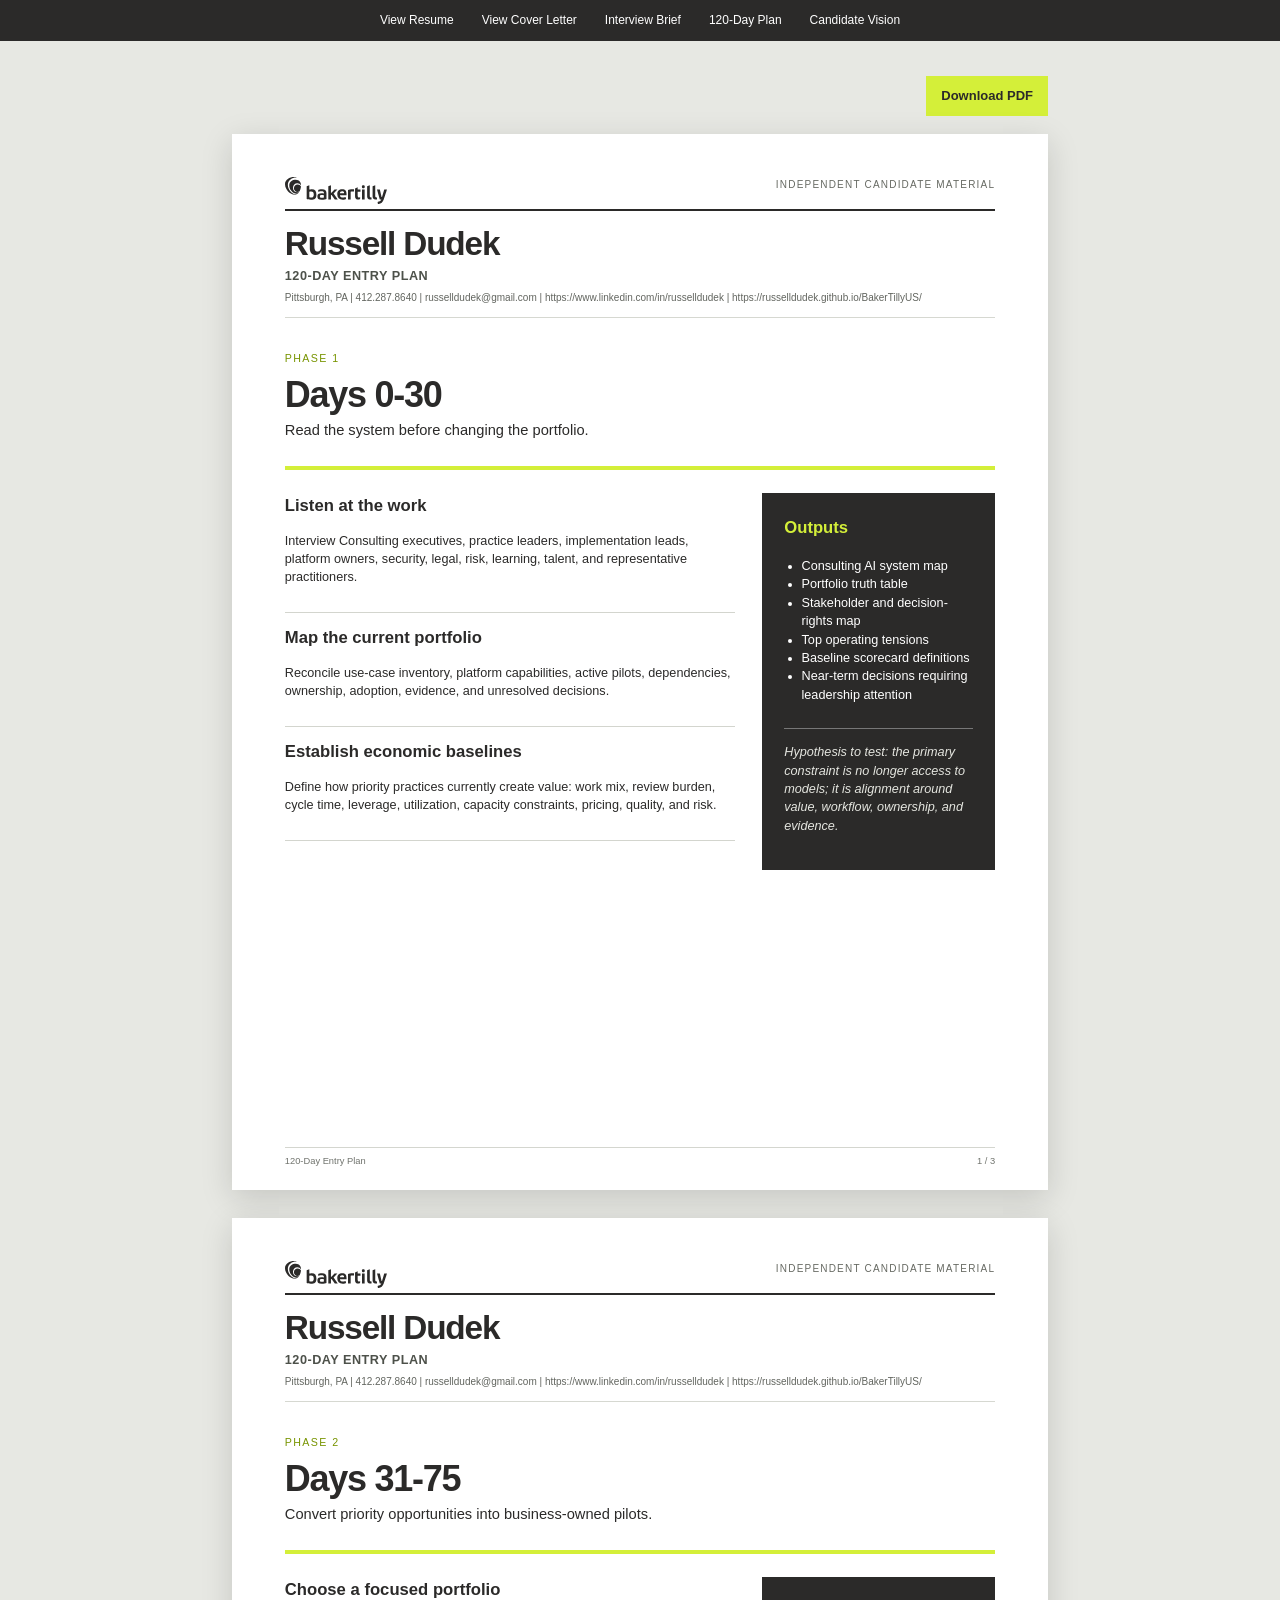
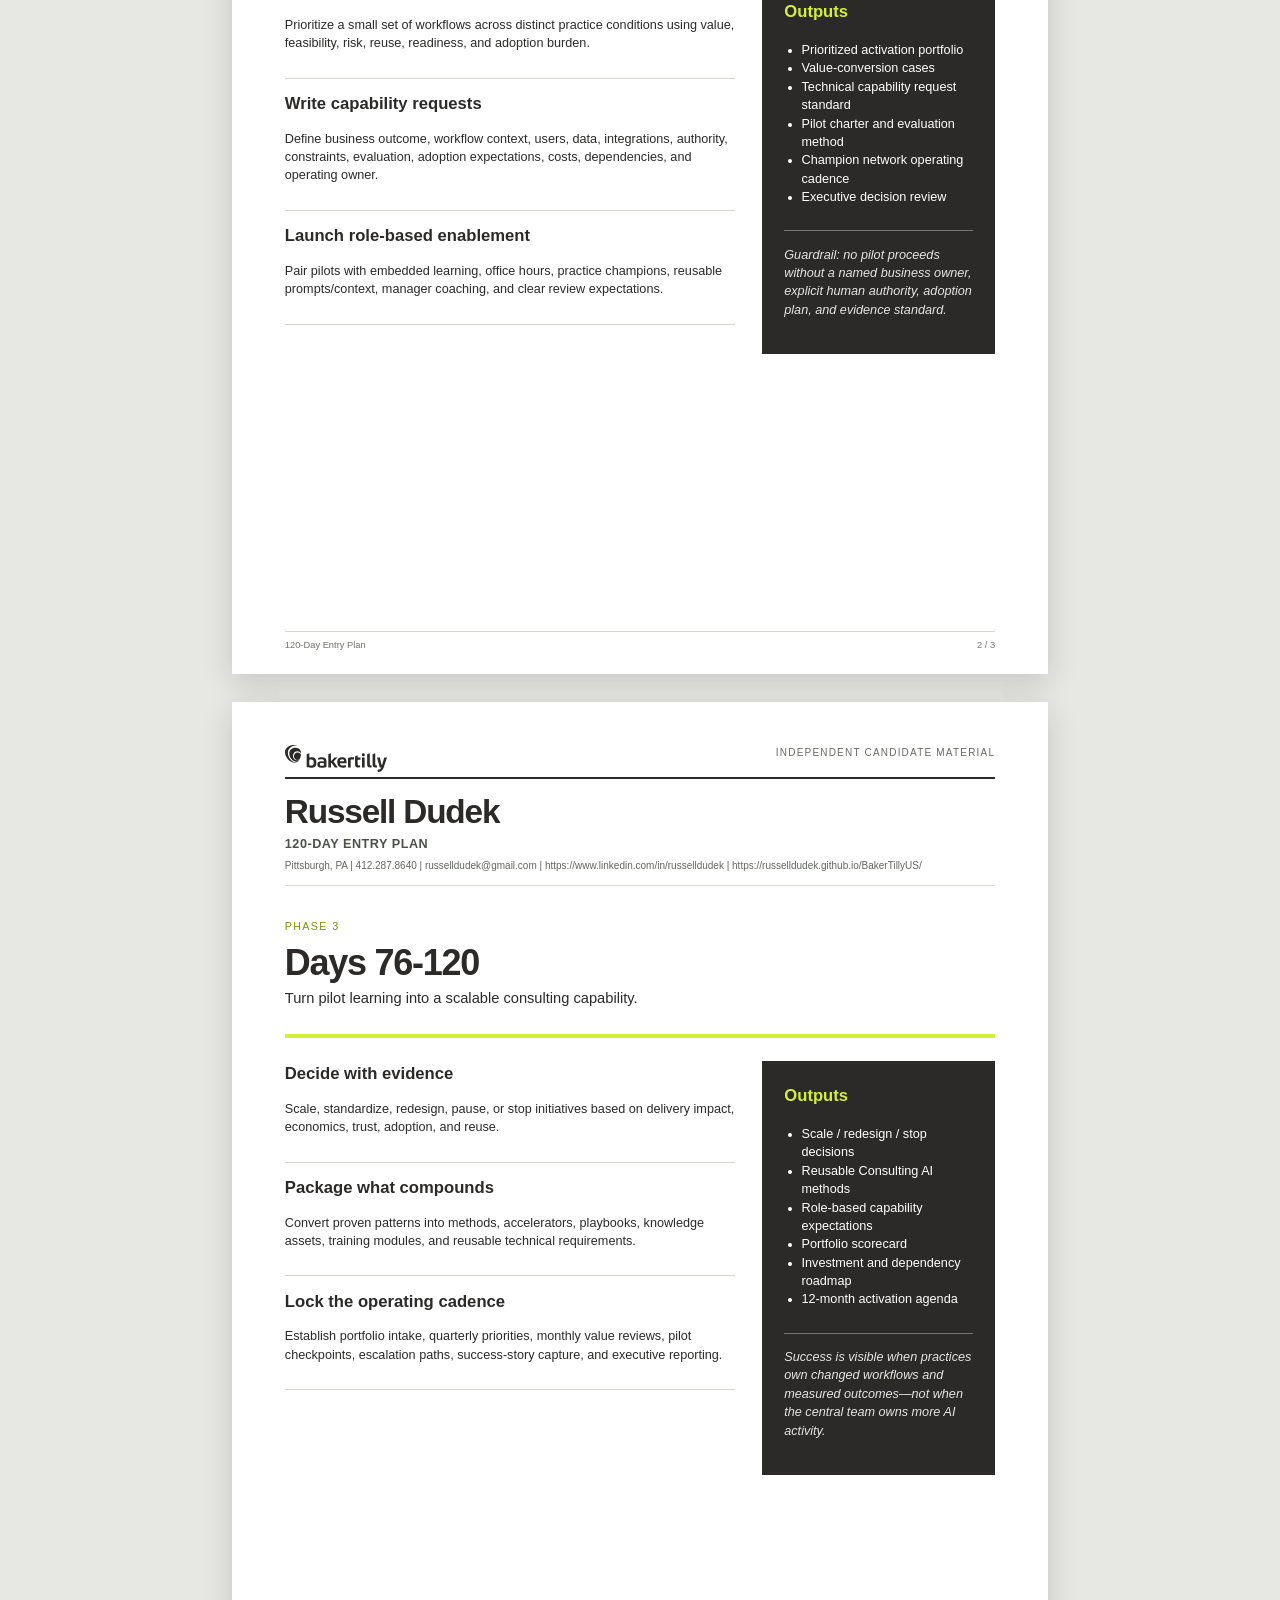
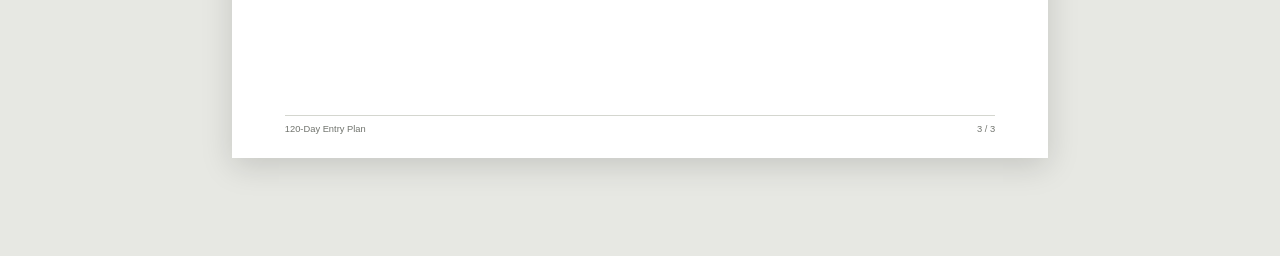
==== 120-day-plan.html @ 7c2e1e58 "Publish complete Baker Tilly candidate campaign" ====
<!doctype html><html lang="en"><head><meta charset="utf-8"><meta name="viewport" content="width=device-width,initial-scale=1"><title>Russell Dudek | 120-Day Entry Plan</title><meta name="description" content="Independent candidate vision by Russell Dudek for Baker Tilly Consulting AI Director."><link rel="stylesheet" href="brand-tokens.css"><link rel="stylesheet" href="styles.css"></head><body><div class="document-nav"><a href="resume.html">View Resume</a><a href="cover-letter.html">View Cover Letter</a><a href="interview-brief.html">Interview Brief</a><a href="120-day-plan.html">120-Day Plan</a><a href="index.html">Candidate Vision</a></div><main class="document-shell plan-doc"><div class="document-toolbar"><a class="download" href="docs/Russell-Dudek-Baker-Tilly-120-Day-Plan.pdf" download>Download PDF</a></div><section class="sheet plan-page"><div class="doc-brand"><img src="assets/brand/baker-tilly-logo.svg" alt="Baker Tilly"><span>Independent candidate material</span></div><header class="resume-header"><h1>Russell Dudek</h1><p>120-DAY ENTRY PLAN</p><div>Pittsburgh, PA | 412.287.8640 | russelldudek@gmail.com | https://www.linkedin.com/in/russelldudek | https://russelldudek.github.io/BakerTillyUS/</div></header><div class="plan-title"><span>Phase 1</span><h2>Days 0-30</h2><p>Read the system before changing the portfolio.</p></div><div class="plan-layout"><div class="plan-actions"><article><h3>Listen at the work</h3><p>Interview Consulting executives, practice leaders, implementation leads, platform owners, security, legal, risk, learning, talent, and representative practitioners.</p></article><article><h3>Map the current portfolio</h3><p>Reconcile use-case inventory, platform capabilities, active pilots, dependencies, ownership, adoption, evidence, and unresolved decisions.</p></article><article><h3>Establish economic baselines</h3><p>Define how priority practices currently create value: work mix, review burden, cycle time, leverage, utilization, capacity constraints, pricing, quality, and risk.</p></article></div><div class="plan-output"><h3>Outputs</h3><ul><li>Consulting AI system map</li><li>Portfolio truth table</li><li>Stakeholder and decision-rights map</li><li>Top operating tensions</li><li>Baseline scorecard definitions</li><li>Near-term decisions requiring leadership attention</li></ul><p class="hypothesis">Hypothesis to test: the primary constraint is no longer access to models; it is alignment around value, workflow, ownership, and evidence.</p></div></div><footer class="page-footer"><span>120-Day Entry Plan</span><span>1 / 3</span></footer></section><section class="sheet plan-page"><div class="doc-brand"><img src="assets/brand/baker-tilly-logo.svg" alt="Baker Tilly"><span>Independent candidate material</span></div><header class="resume-header"><h1>Russell Dudek</h1><p>120-DAY ENTRY PLAN</p><div>Pittsburgh, PA | 412.287.8640 | russelldudek@gmail.com | https://www.linkedin.com/in/russelldudek | https://russelldudek.github.io/BakerTillyUS/</div></header><div class="plan-title"><span>Phase 2</span><h2>Days 31-75</h2><p>Convert priority opportunities into business-owned pilots.</p></div><div class="plan-layout"><div class="plan-actions"><article><h3>Choose a focused portfolio</h3><p>Prioritize a small set of workflows across distinct practice conditions using value, feasibility, risk, reuse, readiness, and adoption burden.</p></article><article><h3>Write capability requests</h3><p>Define business outcome, workflow context, users, data, integrations, authority, constraints, evaluation, adoption expectations, costs, dependencies, and operating owner.</p></article><article><h3>Launch role-based enablement</h3><p>Pair pilots with embedded learning, office hours, practice champions, reusable prompts/context, manager coaching, and clear review expectations.</p></article></div><div class="plan-output"><h3>Outputs</h3><ul><li>Prioritized activation portfolio</li><li>Value-conversion cases</li><li>Technical capability request standard</li><li>Pilot charter and evaluation method</li><li>Champion network operating cadence</li><li>Executive decision review</li></ul><p class="hypothesis">Guardrail: no pilot proceeds without a named business owner, explicit human authority, adoption plan, and evidence standard.</p></div></div><footer class="page-footer"><span>120-Day Entry Plan</span><span>2 / 3</span></footer></section><section class="sheet plan-page"><div class="doc-brand"><img src="assets/brand/baker-tilly-logo.svg" alt="Baker Tilly"><span>Independent candidate material</span></div><header class="resume-header"><h1>Russell Dudek</h1><p>120-DAY ENTRY PLAN</p><div>Pittsburgh, PA | 412.287.8640 | russelldudek@gmail.com | https://www.linkedin.com/in/russelldudek | https://russelldudek.github.io/BakerTillyUS/</div></header><div class="plan-title"><span>Phase 3</span><h2>Days 76-120</h2><p>Turn pilot learning into a scalable consulting capability.</p></div><div class="plan-layout"><div class="plan-actions"><article><h3>Decide with evidence</h3><p>Scale, standardize, redesign, pause, or stop initiatives based on delivery impact, economics, trust, adoption, and reuse.</p></article><article><h3>Package what compounds</h3><p>Convert proven patterns into methods, accelerators, playbooks, knowledge assets, training modules, and reusable technical requirements.</p></article><article><h3>Lock the operating cadence</h3><p>Establish portfolio intake, quarterly priorities, monthly value reviews, pilot checkpoints, escalation paths, success-story capture, and executive reporting.</p></article></div><div class="plan-output"><h3>Outputs</h3><ul><li>Scale / redesign / stop decisions</li><li>Reusable Consulting AI methods</li><li>Role-based capability expectations</li><li>Portfolio scorecard</li><li>Investment and dependency roadmap</li><li>12-month activation agenda</li></ul><p class="hypothesis">Success is visible when practices own changed workflows and measured outcomes—not when the central team owns more AI activity.</p></div></div><footer class="page-footer"><span>120-Day Entry Plan</span><span>3 / 3</span></footer></section></main></body></html>
---- brand-tokens.css ----
:root{--bt-charcoal:#2b2a29;--bt-black:#070806;--bt-lime:#d4ef39;--bt-lime-dark:#789400;--bt-white:#fff;--bt-cloud:#f2f3ef;--bt-line:#d8dbd2;--bt-slate:#5a5e58;--candidate-cyan:#60d8d1;--success:#bfdc32;--hold:#f2c04c;--stop:#e4786f;--radius:0px;--shadow:0 24px 70px rgba(0,0,0,.13);--font:"Helvetica Neue",Helvetica,Arial,sans-serif}
---- styles.css ----
*{box-sizing:border-box}html{scroll-behavior:smooth}body{margin:0;font-family:var(--font);color:var(--bt-charcoal);background:var(--bt-white);font-size:16px;line-height:1.55}a{color:inherit}button,a{font:inherit}button:focus-visible,a:focus-visible{outline:3px solid var(--candidate-cyan);outline-offset:4px}.site-header{height:88px;display:flex;align-items:center;justify-content:space-between;padding:0 clamp(24px,5vw,84px);border-bottom:1px solid #e7e8e3;position:sticky;top:0;background:rgba(255,255,255,.96);backdrop-filter:blur(16px);z-index:20}.brand-lockup{display:flex;align-items:center;gap:24px;text-decoration:none}.logo-frame{display:block;width:154px;height:40px;overflow:hidden}.logo-frame img{width:100%;height:100%;object-fit:contain}.independent{font-size:11px;line-height:1.25;text-transform:uppercase;letter-spacing:.11em;border-left:1px solid var(--bt-line);padding-left:22px;color:var(--bt-slate)}.independent strong{font-size:12px;color:var(--bt-charcoal)}#site-nav{display:flex;align-items:center;gap:28px}#site-nav a{text-decoration:none;font-size:14px;font-weight:650}.nav-cta{background:var(--bt-charcoal);color:white;padding:11px 18px}.menu-button{display:none;background:none;border:1px solid var(--bt-line);padding:8px 12px}.hero{min-height:calc(100vh - 88px);display:grid;grid-template-columns:minmax(0,.8fr) minmax(560px,1.2fr);align-items:center;gap:6vw;padding:72px clamp(24px,5vw,84px) 80px;background:linear-gradient(180deg,#fff 0,#fafbf8 100%);overflow:hidden}.candidate-line{font-size:13px;letter-spacing:.08em;text-transform:uppercase;color:var(--bt-slate);margin:0 0 30px}.hero h1{font-size:clamp(54px,6vw,92px);line-height:.95;letter-spacing:-.055em;margin:0 0 30px;max-width:800px}.hero-deck{font-size:clamp(19px,1.8vw,25px);line-height:1.4;max-width:690px;color:#4b4e49}.hero-actions{display:flex;gap:20px;align-items:center;margin-top:42px}.button{display:inline-flex;align-items:center;justify-content:center;text-decoration:none;font-weight:700;padding:15px 22px;min-height:52px}.button.primary{background:var(--bt-lime);color:#10120a}.button.primary:hover{background:#e2f769}.button.text-button{border-bottom:2px solid var(--bt-charcoal);padding-left:0;padding-right:0}.button.dark{background:var(--bt-charcoal);color:white}.equation-stage{position:relative;display:grid;grid-template-columns:1fr auto 1fr auto;grid-template-rows:auto auto auto;gap:14px;align-items:stretch;min-height:620px}.equation-term,.equation-result{position:relative;background:var(--bt-charcoal);color:white;padding:28px;display:flex;flex-direction:column;justify-content:space-between;min-height:212px;box-shadow:var(--shadow);opacity:0;transform:translateY(42px) scale(.96);animation:assemble .7s cubic-bezier(.2,.8,.2,1) forwards}.equation-term:nth-of-type(3){animation-delay:.12s}.equation-term:nth-of-type(5){animation-delay:.24s}.equation-term:nth-of-type(7){animation-delay:.36s}.equation-term span,.equation-result span{font-size:11px;letter-spacing:.14em;text-transform:uppercase;color:var(--bt-lime)}.equation-term strong{font-size:29px;line-height:1.05;letter-spacing:-.035em}.term-work{grid-column:1;grid-row:1}.term-econ{grid-column:3;grid-row:1}.term-judgment{grid-column:1;grid-row:2}.term-adoption{grid-column:3;grid-row:2}.operator{display:flex;align-items:center;justify-content:center;font-size:30px;font-weight:300;color:var(--bt-lime-dark)}.operator:nth-of-type(2){grid-column:2;grid-row:1}.operator:nth-of-type(4){grid-column:2;grid-row:2}.operator:nth-of-type(6){position:absolute;right:-34px;top:50%;transform:translateY(-50%)}.operator.equals{grid-column:2;grid-row:3;font-size:42px}.equation-result{grid-column:3/5;grid-row:3;min-height:135px;background:var(--bt-lime);color:var(--bt-charcoal);animation-delay:.62s}.equation-result span{color:#495500}.equation-result strong{font-size:36px;line-height:1.05;letter-spacing:-.04em}.equation-thread{position:absolute;left:8%;right:2%;bottom:150px;height:2px;background:var(--candidate-cyan);transform-origin:left;transform:scaleX(0);animation:thread 1.1s .75s ease forwards}.context-band{background:var(--bt-charcoal);color:white;padding:34px clamp(24px,5vw,84px);display:grid;grid-template-columns:2fr 1fr;gap:5vw;align-items:center}.context-band p{font-size:18px;margin:0;max-width:1000px}.context-band div{border-left:1px solid #666;padding-left:30px}.context-band span{display:block;font-size:11px;color:var(--bt-lime);text-transform:uppercase;letter-spacing:.12em}.context-band strong{display:block;margin-top:7px}.section{padding:120px clamp(24px,6vw,110px)}.split{display:grid;grid-template-columns:.85fr 1.15fr;gap:9vw}.section-label{font-size:12px;text-transform:uppercase;letter-spacing:.15em;font-weight:750;color:var(--bt-lime-dark);margin:0 0 18px}.section h2,.studio h2,.evidence-section h2,.scorecard h2,.closing h2{font-size:clamp(42px,5vw,72px);line-height:1.02;letter-spacing:-.05em;margin:0}.mandate-copy>p{font-size:22px;margin:7px 0 42px}.tension-list{border-top:1px solid var(--bt-line)}.tension-list article{display:grid;grid-template-columns:1fr auto 1fr;align-items:center;gap:20px;padding:18px 0;border-bottom:1px solid var(--bt-line)}.tension-list span{font-size:11px;text-transform:uppercase;letter-spacing:.12em;color:var(--bt-slate)}.tension-list b:last-child{text-align:right}.studio{padding:110px clamp(24px,6vw,110px);background:var(--bt-cloud);display:grid;grid-template-columns:minmax(280px,.65fr) minmax(540px,1.35fr);gap:6vw}.studio-intro{position:sticky;top:130px;align-self:start}.studio-intro>p:not(.section-label){font-size:18px;max-width:520px}.scenario-controls{display:flex;flex-direction:column;margin-top:32px;border-top:1px solid #c9cdc2}.scenario{background:transparent;border:0;border-bottom:1px solid #c9cdc2;text-align:left;padding:17px 5px;cursor:pointer;font-weight:700;transition:padding .2s,background .2s}.scenario.active{background:var(--bt-lime);padding-left:18px}.conversion-board{background:var(--bt-charcoal);color:white;min-height:710px;padding:38px;box-shadow:var(--shadow);position:relative;overflow:hidden}.conversion-board.animating:before{content:"";position:absolute;inset:0;background:linear-gradient(100deg,transparent 20%,rgba(96,216,209,.13) 50%,transparent 80%);transform:translateX(-100%);animation:sweep .7s ease}.board-top{display:flex;justify-content:space-between;align-items:start;border-bottom:1px solid #595b57;padding-bottom:27px}.board-top span,.factor-grid span,.request-evidence span,.decision span{display:block;color:var(--bt-lime);font-size:10px;letter-spacing:.14em;text-transform:uppercase}.board-top h3{font-size:34px;margin:4px 0 0}.decision{text-align:right}.decision strong{font-size:26px;color:var(--candidate-cyan)}.factor-grid{display:grid;grid-template-columns:1fr 1fr;gap:1px;background:#555753;margin-top:30px}.factor-grid article{background:var(--bt-charcoal);padding:26px;min-height:180px}.factor-grid strong{font-size:21px;display:block;margin:14px 0 7px}.factor-grid p{font-size:14px;color:#d4d6d0}.request-evidence{display:grid;grid-template-columns:1fr 1fr;gap:26px;margin-top:30px}.request-evidence>div{border-top:3px solid var(--bt-lime);padding-top:17px}.request-evidence p{font-size:14px}.replay{margin-top:24px;background:transparent;color:white;border:1px solid #80837c;padding:10px 14px;cursor:pointer}.operating-model{background:white}.discipline-line{display:grid;grid-template-columns:repeat(5,1fr);border-top:1px solid var(--bt-charcoal);margin-top:70px}.discipline-line article{padding:25px 24px 30px;border-right:1px solid var(--bt-line)}.discipline-line article:last-child{border-right:0}.discipline-line span{font-size:12px;color:var(--bt-lime-dark);font-weight:800}.discipline-line h3{font-size:23px;line-height:1.1;margin:60px 0 12px}.discipline-line p{font-size:14px;color:var(--bt-slate)}.evidence-section{padding:120px clamp(24px,6vw,110px);background:var(--bt-charcoal);color:white}.evidence-head{display:grid;grid-template-columns:1fr 2fr;gap:5vw}.evidence-head .section-label{grid-column:1}.evidence-head h2{grid-column:1/3;max-width:1200px}.evidence-head>p:last-child{grid-column:2;font-size:19px;color:#d8dad4}.evidence-runs{margin:80px 0 50px;border-top:1px solid #676963}.evidence-runs article{display:grid;grid-template-columns:.45fr .55fr 2fr;gap:30px;padding:28px 0;border-bottom:1px solid #676963}.evidence-runs span{color:var(--bt-lime);font-size:11px;text-transform:uppercase;letter-spacing:.12em}.evidence-runs h3{margin:0;font-size:28px}.evidence-runs p{margin:0;color:#dedfda}.scorecard{padding:110px clamp(24px,6vw,110px);display:grid;grid-template-columns:.8fr 1.2fr;gap:8vw;background:var(--bt-lime)}.score-lines article{display:grid;grid-template-columns:.5fr 1.5fr;padding:19px 0;border-bottom:1px solid rgba(43,42,41,.35)}.score-lines strong{font-size:20px}.closing{padding:130px clamp(24px,8vw,150px);background:#fff}.closing h2{max-width:1200px}.closing>div{display:flex;gap:25px;margin-top:50px}.site-footer{padding:50px clamp(24px,5vw,84px);display:grid;grid-template-columns:1fr 1fr;gap:30px;background:#0c0d0b;color:white}.footer-links{display:flex;justify-content:flex-end;gap:25px}.site-footer p{grid-column:1/3;margin:20px 0 0;padding-top:20px;border-top:1px solid #444;font-size:12px;color:#aaa}
@keyframes assemble{to{opacity:1;transform:none}}@keyframes thread{to{transform:scaleX(1)}}@keyframes sweep{to{transform:translateX(100%)}}
/* Documents */
.document-nav{position:relative;top:auto;z-index:10;background:var(--bt-charcoal);color:white;display:flex;justify-content:center;gap:28px;padding:11px 20px;font-size:12px}.document-nav a{text-decoration:none}.document-shell{background:#e7e8e3;padding:35px 0 70px;min-height:100vh}.document-toolbar{width:8.5in;margin:0 auto 18px;display:flex;justify-content:flex-end}.download{background:var(--bt-lime);padding:10px 15px;text-decoration:none;font-size:13px;font-weight:800}.sheet{width:8.5in;min-height:11in;margin:0 auto 28px;background:white;position:relative;padding:.45in .55in .48in;box-shadow:0 8px 30px rgba(0,0,0,.15);overflow:visible}.doc-brand{height:.36in;display:flex;justify-content:space-between;align-items:start;border-bottom:2px solid var(--bt-charcoal);padding-bottom:.08in}.doc-brand img{width:1.16in;height:.28in;object-fit:contain;object-position:left center}.doc-brand span{font-size:7.5pt;text-transform:uppercase;letter-spacing:.12em;color:#676a63}.resume-header{padding:.16in 0 .12in;border-bottom:1px solid #d6d8d1}.resume-header h1{font-size:25pt;line-height:1;margin:0;letter-spacing:-.035em}.resume-header p{font-size:9.5pt;font-weight:800;letter-spacing:.04em;margin:.07in 0 .04in;color:#4d514a}.resume-header div{font-size:7.5pt;color:#62655f}.resume-summary{background:var(--bt-lime);padding:.15in .18in;margin:.14in 0}.resume-summary h2,.resume-main h2,.resume-side h2{font-size:9pt;text-transform:uppercase;letter-spacing:.11em;margin:0 0 .07in}.resume-summary p{font-size:9pt;line-height:1.42;margin:0}.resume-columns{display:grid;grid-template-columns:2.16fr .84fr;gap:.24in}.resume-main{padding-right:.04in}.resume-main>section>h2{border-bottom:1px solid #bbbeb7;padding-bottom:.05in;margin:.08in 0 .06in}.job{padding:.085in 0 .09in;border-bottom:1px solid #e0e1dc}.job>div{display:flex;justify-content:space-between;gap:.15in;align-items:baseline}.job h3{font-size:11pt;margin:0}.job div span{font-size:8.1pt;font-weight:650;color:#5b5e58;text-align:right}.job ul{margin:.04in 0 0;padding-left:.15in}.job li,.job p{font-size:8.35pt;line-height:1.4;margin:0 0 .045in}.job.compact p{margin:.04in 0 0}.resume-side{border-left:1px solid #c7c9c2;padding-left:.18in}.resume-side section{margin:.08in 0 .17in}.resume-side h2{border-bottom:2px solid var(--bt-lime);padding-bottom:.045in}.resume-side h3{font-size:9pt;margin:.05in 0}.resume-side p,.plain li{font-size:8.15pt;line-height:1.4}.plain{list-style:none;padding:0;margin:0}.plain li{padding:.027in 0;border-bottom:1px solid #eee}.proof{display:grid;grid-template-columns:.52in 1fr;gap:.05in;margin:.06in 0}.proof strong{font-size:16pt;line-height:1;color:var(--bt-lime-dark)}.proof span{font-size:7.45pt;line-height:1.25}.page-two{margin-top:.15in}.page-footer{position:absolute;left:.55in;right:.55in;bottom:.22in;display:flex;justify-content:space-between;border-top:1px solid #d4d6cf;padding-top:.06in;font-size:7pt;color:#70736d}.letter-meta{font-size:9pt;margin:.28in 0}.letter-body{font-size:10.2pt;line-height:1.48}.letter-body p{margin:0 0 .16in}.brief-title,.plan-title,.review-title{padding:.28in 0 .18in;border-bottom:4px solid var(--bt-lime)}.brief-title>span,.review-title>span,.plan-title>span{font-size:8pt;text-transform:uppercase;letter-spacing:.13em;color:var(--bt-lime-dark)}.brief-title h2,.plan-title h2,.review-title h2{font-size:27pt;line-height:1;margin:.07in 0;letter-spacing:-.035em}.brief-title p,.plan-title p,.review-title p{font-size:11pt;max-width:6.9in;margin:.07in 0}.brief-grid{display:grid;grid-template-columns:1fr 1fr;gap:.18in;margin-top:.25in}.brief-grid article{background:#f2f3ef;padding:.22in;min-height:2.55in}.brief-grid h3,.argument-stack h3,.two-col-brief h3,.plan-layout h3{font-size:12.5pt;margin:0 0 .08in}.brief-grid p,.argument-stack p,.two-col-brief p,.two-col-brief li,.plan-layout p,.plan-layout li{font-size:9.5pt;line-height:1.45}.argument-stack{margin-top:.23in}.argument-stack article{display:grid;grid-template-columns:.45in 1fr;gap:.17in;padding:.16in 0;border-bottom:1px solid #ccc}.argument-stack article>span{font-size:20pt;color:var(--bt-lime-dark);font-weight:800}.two-col-brief{display:grid;grid-template-columns:1fr 1fr;gap:.3in;margin-top:.24in}.two-col-brief>div:last-child{background:#f2f3ef;padding:.2in}.two-col-brief h3{margin-top:.16in}.two-col-brief ol,.two-col-brief ul{padding-left:.2in}.plan-layout{display:grid;grid-template-columns:1.45fr .75fr;gap:.28in;margin-top:.24in}.plan-actions article{padding:.13in 0;border-bottom:1px solid #d3d5ce}.plan-actions article:first-child{padding-top:0}.plan-output{background:var(--bt-charcoal);color:white;padding:.23in}.plan-output h3{color:var(--bt-lime)}.plan-output ul{padding-left:.18in}.hypothesis{border-top:1px solid #777;padding-top:.15in;margin-top:.25in;font-style:italic;color:#e4e5df}.review-table{margin-top:.23in;border-top:2px solid var(--bt-charcoal)}.review-row{display:grid;grid-template-columns:1.1fr 2.2fr 2fr;gap:.16in;padding:.14in .08in;border-bottom:1px solid #cfd1ca;align-items:start}.review-row.header{background:var(--bt-charcoal);color:white;font-size:8pt;text-transform:uppercase;letter-spacing:.08em}.review-row strong{font-size:10pt}.review-row p{font-size:8.8pt;line-height:1.35;margin:0}.review-callout{margin-top:.22in;background:var(--bt-lime);padding:.18in;display:grid;grid-template-columns:1fr 4fr;gap:.2in}.review-callout p{margin:0;font-size:9.4pt}.decision-form{margin-top:.22in}.form-row span,.form-grid span,.disposition>span{display:block;font-size:7.5pt;text-transform:uppercase;letter-spacing:.1em;font-weight:800;margin-bottom:.05in}.form-row>div,.form-grid>div>div{height:.28in;border-bottom:1px solid #93968e}.form-grid{display:grid;grid-template-columns:1fr 1fr;gap:.15in .25in;margin-top:.18in}.form-grid>div>div{height:.37in}.disposition{margin-top:.2in;background:#f1f2ee;padding:.16in;display:flex;gap:.13in;flex-wrap:wrap}.disposition>span{width:100%}.disposition label{font-size:9pt}.form-grid.bottom{margin-top:.22in}.form-grid.bottom>div>div{height:.3in}
@media (max-width:1000px){.site-header{height:auto;min-height:78px;flex-wrap:wrap}.menu-button{display:block}#site-nav{display:none;width:100%;padding:18px 0;flex-wrap:wrap}#site-nav.open{display:flex}.hero{grid-template-columns:1fr;padding-top:50px}.equation-stage{max-width:800px}.studio{grid-template-columns:1fr}.studio-intro{position:static}.discipline-line{grid-template-columns:1fr 1fr}.discipline-line article{border-bottom:1px solid var(--bt-line)}.evidence-head{display:block}.evidence-head h2,.evidence-head>p:last-child{grid-column:auto}.scorecard{grid-template-columns:1fr}.document-shell{padding-left:20px;padding-right:20px;overflow:auto}.sheet,.document-toolbar{max-width:100%;width:8.5in}.sheet{min-height:auto}.document-nav{flex-wrap:wrap}}
@media (max-width:600px){.site-header{padding:18px 20px}.logo-frame{width:122px}.independent{display:none}#site-nav{gap:15px}.hero{padding:45px 20px 60px}.hero h1{font-size:51px}.hero-actions,.closing>div{align-items:flex-start;flex-direction:column}.equation-stage{grid-template-columns:1fr;grid-template-rows:none;min-height:auto}.equation-term,.equation-result{grid-column:1!important;grid-row:auto!important;min-height:145px}.operator{display:none}.equation-thread{display:none}.context-band{grid-template-columns:1fr;padding:28px 20px}.context-band div{border-left:0;border-top:1px solid #666;padding:20px 0 0}.section,.studio,.evidence-section,.scorecard,.closing{padding:78px 20px}.split{grid-template-columns:1fr}.studio{display:block}.studio-intro{margin-bottom:35px}.conversion-board{padding:22px}.board-top{display:block}.decision{text-align:left;margin-top:20px}.factor-grid,.request-evidence{grid-template-columns:1fr}.discipline-line{grid-template-columns:1fr}.discipline-line h3{margin-top:25px}.evidence-runs article{grid-template-columns:1fr}.evidence-head h2{font-size:44px}.footer-links{justify-content:flex-start;flex-wrap:wrap}.site-footer{grid-template-columns:1fr}.site-footer p{grid-column:1}.score-lines article{grid-template-columns:1fr}.closing h2{font-size:44px}}
@media print{body{background:white}.document-nav,.document-toolbar{display:none!important}.document-shell{padding:0;background:white}.sheet{margin:0;box-shadow:none;width:8.5in;height:11in;min-height:11in;max-height:11in;page-break-after:always;overflow:hidden}.sheet:last-child{page-break-after:auto}@page{size:Letter;margin:0}}
@media (prefers-reduced-motion:reduce){html{scroll-behavior:auto}.equation-term,.equation-result,.equation-thread{animation:none;opacity:1;transform:none}.conversion-board.animating:before{animation:none;display:none}*{transition:none!important}}

.resume-mechanisms{margin-top:.09in;background:#f2f3ef;padding:.12in .14in}.resume-mechanisms h3{font-size:9pt;text-transform:uppercase;letter-spacing:.09em;margin:0 0 .08in}.resume-mechanisms-grid{display:grid;grid-template-columns:repeat(3,1fr);gap:.12in}.resume-mechanisms-grid div{border-left:3px solid var(--bt-lime);padding-left:.09in}.resume-mechanisms-grid strong{display:block;font-size:8.4pt;margin-bottom:.03in}.resume-mechanisms-grid span{font-size:7.6pt;line-height:1.35}.applied-work{margin-top:.09in}.applied-work h3{font-size:9pt;text-transform:uppercase;letter-spacing:.09em;border-bottom:1px solid #bbbeb7;padding-bottom:.05in}.applied-work-grid{display:grid;grid-template-columns:1fr 1fr;gap:.12in}.applied-work-grid article{padding:.1in;background:#f3f4f0}.applied-work-grid strong{font-size:8.8pt}.applied-work-grid p{font-size:7.9pt;line-height:1.38;margin:.04in 0 0}
.proof{grid-template-columns:.74in 1fr;gap:.025in;align-items:start}
.proof strong{font-size:14.5pt;letter-spacing:-.03em;white-space:nowrap}
.proof span{font-size:7.1pt;line-height:1.22}
.page-two .job{padding:.06in 0 .065in}
.page-two .job li,.page-two .job p{font-size:7.85pt;line-height:1.31;margin-bottom:.025in}
.page-two .applied-work{margin-top:.055in}
.page-two .applied-work h3{margin:0 0 .055in}
.page-two .applied-work-grid{gap:.075in}
.page-two .applied-work-grid article{padding:.065in .075in}
.page-two .applied-work-grid strong{font-size:8.25pt}
.page-two .applied-work-grid p{font-size:7.25pt;line-height:1.25;margin:.025in 0 0}
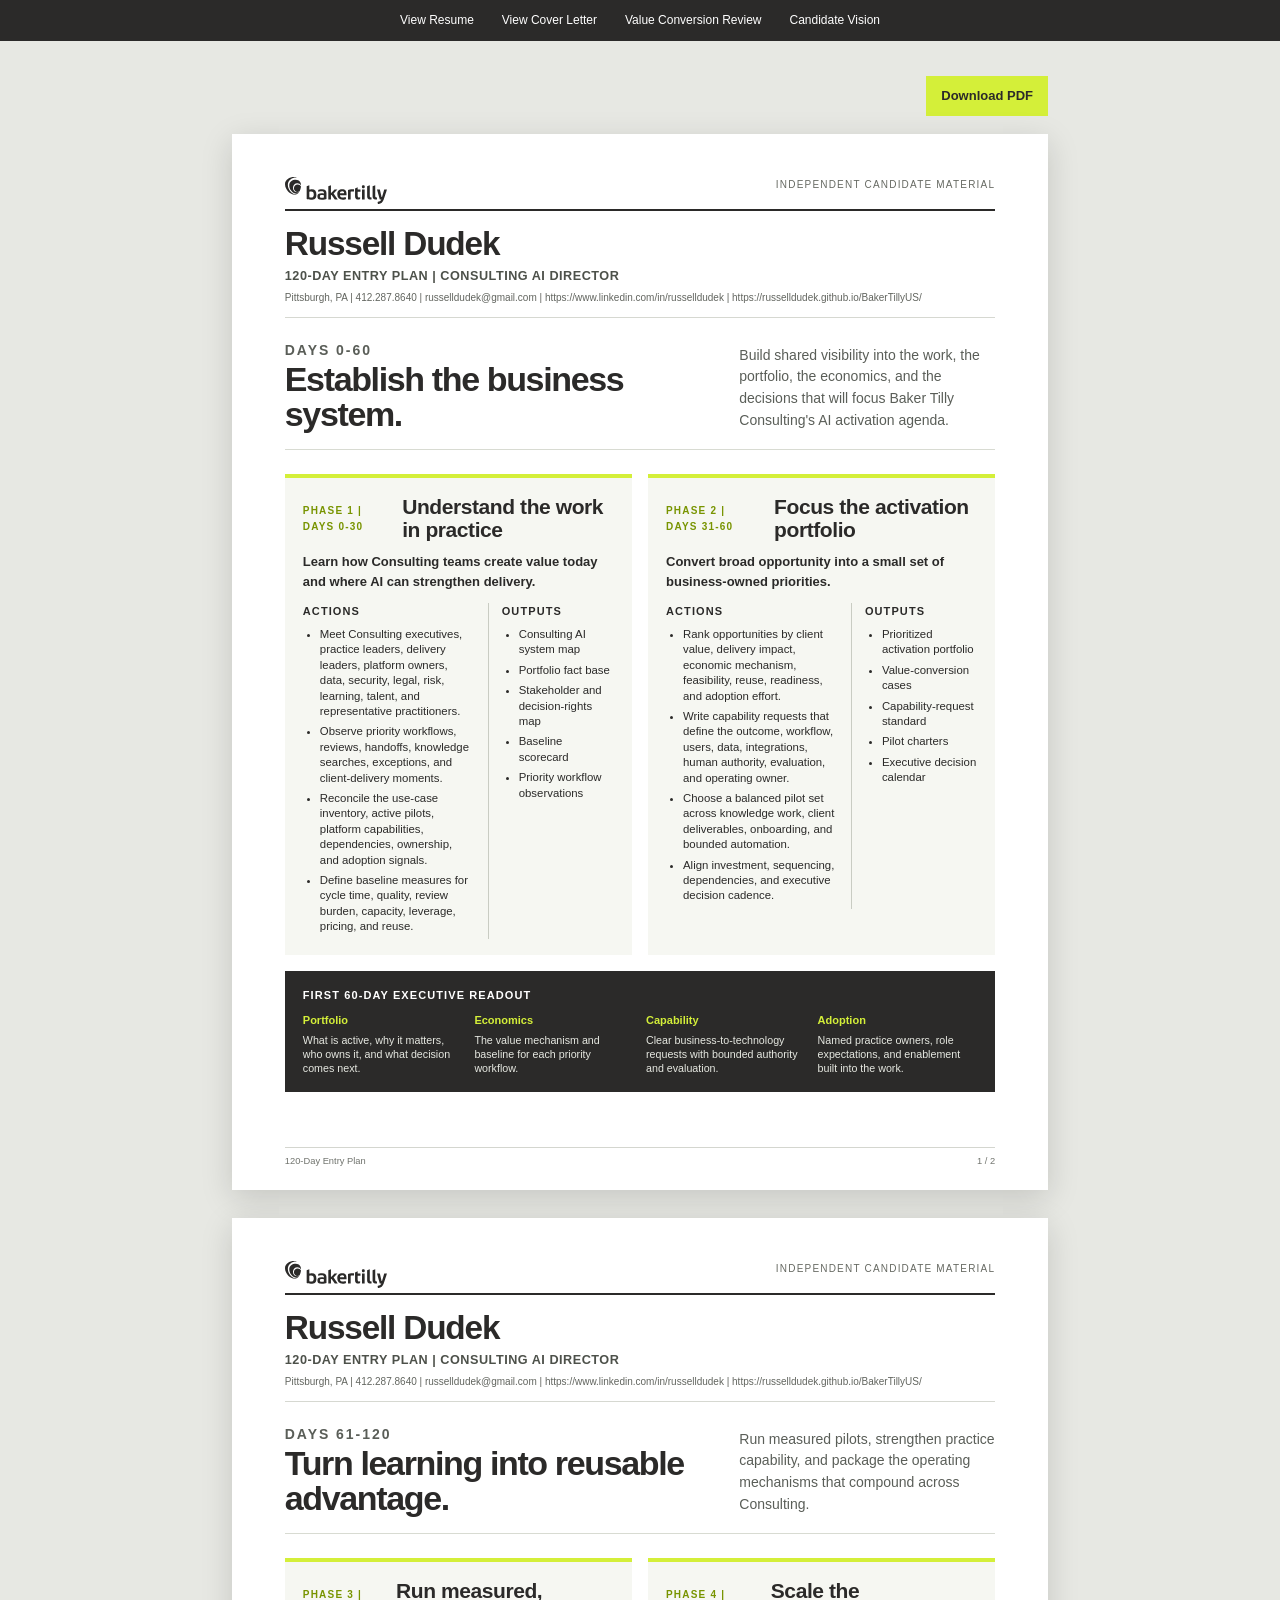
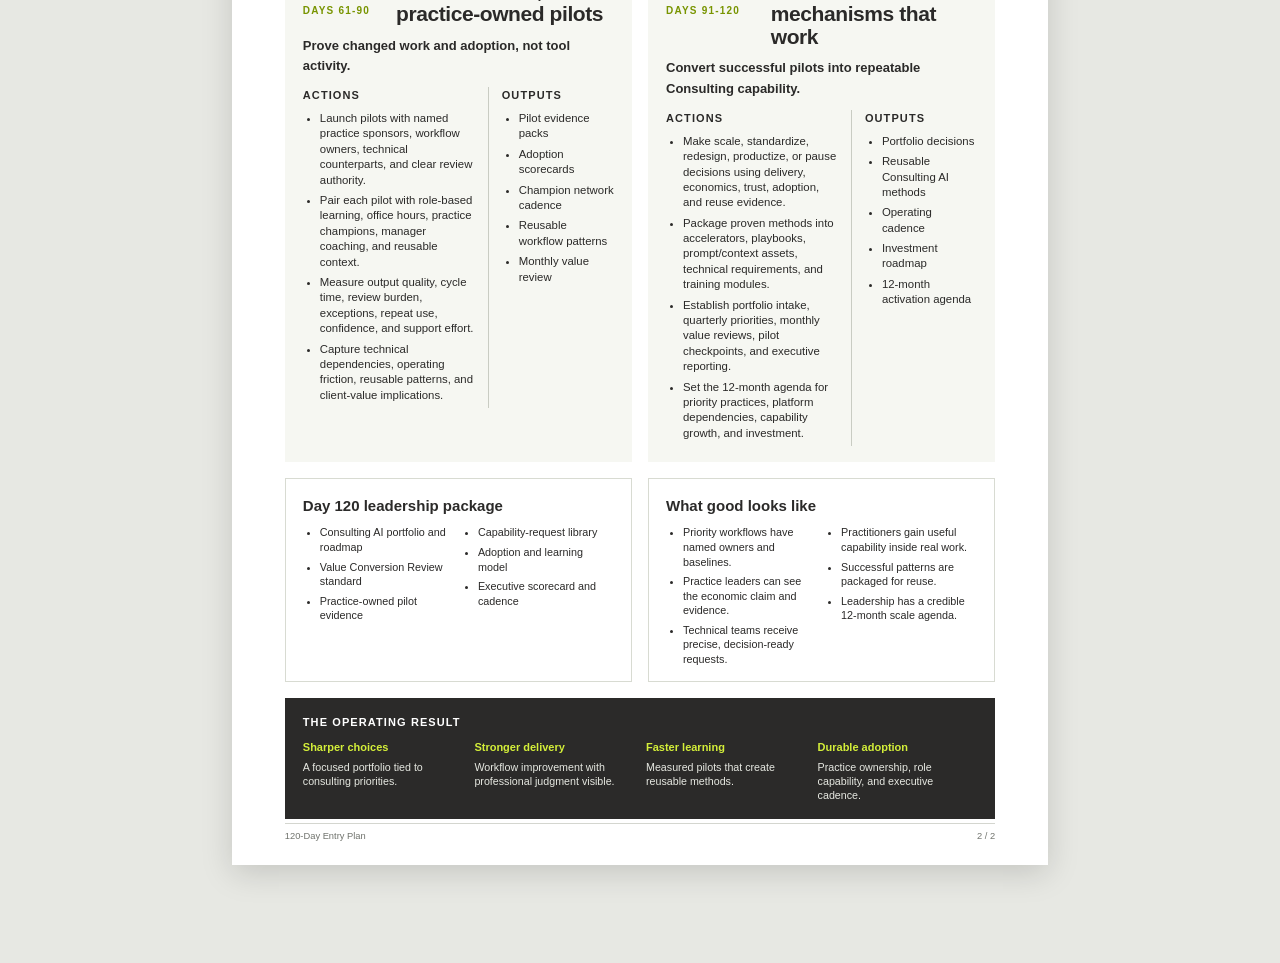
==== commit 2f6e09b6: "Correct mobile documents and strengthen candidate positioning" ====
--- a/120-day-plan.html
+++ b/120-day-plan.html
@@ -1 +1,30 @@
-<!doctype html><html lang="en"><head><meta charset="utf-8"><meta name="viewport" content="width=device-width,initial-scale=1"><title>Russell Dudek | 120-Day Entry Plan</title><meta name="description" content="Independent candidate vision by Russell Dudek for Baker Tilly Consulting AI Director."><link rel="stylesheet" href="brand-tokens.css"><link rel="stylesheet" href="styles.css"></head><body><div class="document-nav"><a href="resume.html">View Resume</a><a href="cover-letter.html">View Cover Letter</a><a href="interview-brief.html">Interview Brief</a><a href="120-day-plan.html">120-Day Plan</a><a href="index.html">Candidate Vision</a></div><main class="document-shell plan-doc"><div class="document-toolbar"><a class="download" href="docs/Russell-Dudek-Baker-Tilly-120-Day-Plan.pdf" download>Download PDF</a></div><section class="sheet plan-page"><div class="doc-brand"><img src="assets/brand/baker-tilly-logo.svg" alt="Baker Tilly"><span>Independent candidate material</span></div><header class="resume-header"><h1>Russell Dudek</h1><p>120-DAY ENTRY PLAN</p><div>Pittsburgh, PA | 412.287.8640 | russelldudek@gmail.com | https://www.linkedin.com/in/russelldudek | https://russelldudek.github.io/BakerTillyUS/</div></header><div class="plan-title"><span>Phase 1</span><h2>Days 0-30</h2><p>Read the system before changing the portfolio.</p></div><div class="plan-layout"><div class="plan-actions"><article><h3>Listen at the work</h3><p>Interview Consulting executives, practice leaders, implementation leads, platform owners, security, legal, risk, learning, talent, and representative practitioners.</p></article><article><h3>Map the current portfolio</h3><p>Reconcile use-case inventory, platform capabilities, active pilots, dependencies, ownership, adoption, evidence, and unresolved decisions.</p></article><article><h3>Establish economic baselines</h3><p>Define how priority practices currently create value: work mix, review burden, cycle time, leverage, utilization, capacity constraints, pricing, quality, and risk.</p></article></div><div class="plan-output"><h3>Outputs</h3><ul><li>Consulting AI system map</li><li>Portfolio truth table</li><li>Stakeholder and decision-rights map</li><li>Top operating tensions</li><li>Baseline scorecard definitions</li><li>Near-term decisions requiring leadership attention</li></ul><p class="hypothesis">Hypothesis to test: the primary constraint is no longer access to models; it is alignment around value, workflow, ownership, and evidence.</p></div></div><footer class="page-footer"><span>120-Day Entry Plan</span><span>1 / 3</span></footer></section><section class="sheet plan-page"><div class="doc-brand"><img src="assets/brand/baker-tilly-logo.svg" alt="Baker Tilly"><span>Independent candidate material</span></div><header class="resume-header"><h1>Russell Dudek</h1><p>120-DAY ENTRY PLAN</p><div>Pittsburgh, PA | 412.287.8640 | russelldudek@gmail.com | https://www.linkedin.com/in/russelldudek | https://russelldudek.github.io/BakerTillyUS/</div></header><div class="plan-title"><span>Phase 2</span><h2>Days 31-75</h2><p>Convert priority opportunities into business-owned pilots.</p></div><div class="plan-layout"><div class="plan-actions"><article><h3>Choose a focused portfolio</h3><p>Prioritize a small set of workflows across distinct practice conditions using value, feasibility, risk, reuse, readiness, and adoption burden.</p></article><article><h3>Write capability requests</h3><p>Define business outcome, workflow context, users, data, integrations, authority, constraints, evaluation, adoption expectations, costs, dependencies, and operating owner.</p></article><article><h3>Launch role-based enablement</h3><p>Pair pilots with embedded learning, office hours, practice champions, reusable prompts/context, manager coaching, and clear review expectations.</p></article></div><div class="plan-output"><h3>Outputs</h3><ul><li>Prioritized activation portfolio</li><li>Value-conversion cases</li><li>Technical capability request standard</li><li>Pilot charter and evaluation method</li><li>Champion network operating cadence</li><li>Executive decision review</li></ul><p class="hypothesis">Guardrail: no pilot proceeds without a named business owner, explicit human authority, adoption plan, and evidence standard.</p></div></div><footer class="page-footer"><span>120-Day Entry Plan</span><span>2 / 3</span></footer></section><section class="sheet plan-page"><div class="doc-brand"><img src="assets/brand/baker-tilly-logo.svg" alt="Baker Tilly"><span>Independent candidate material</span></div><header class="resume-header"><h1>Russell Dudek</h1><p>120-DAY ENTRY PLAN</p><div>Pittsburgh, PA | 412.287.8640 | russelldudek@gmail.com | https://www.linkedin.com/in/russelldudek | https://russelldudek.github.io/BakerTillyUS/</div></header><div class="plan-title"><span>Phase 3</span><h2>Days 76-120</h2><p>Turn pilot learning into a scalable consulting capability.</p></div><div class="plan-layout"><div class="plan-actions"><article><h3>Decide with evidence</h3><p>Scale, standardize, redesign, pause, or stop initiatives based on delivery impact, economics, trust, adoption, and reuse.</p></article><article><h3>Package what compounds</h3><p>Convert proven patterns into methods, accelerators, playbooks, knowledge assets, training modules, and reusable technical requirements.</p></article><article><h3>Lock the operating cadence</h3><p>Establish portfolio intake, quarterly priorities, monthly value reviews, pilot checkpoints, escalation paths, success-story capture, and executive reporting.</p></article></div><div class="plan-output"><h3>Outputs</h3><ul><li>Scale / redesign / stop decisions</li><li>Reusable Consulting AI methods</li><li>Role-based capability expectations</li><li>Portfolio scorecard</li><li>Investment and dependency roadmap</li><li>12-month activation agenda</li></ul><p class="hypothesis">Success is visible when practices own changed workflows and measured outcomes—not when the central team owns more AI activity.</p></div></div><footer class="page-footer"><span>120-Day Entry Plan</span><span>3 / 3</span></footer></section></main></body></html>+<!doctype html>
+<html lang="en">
+<head>
+<meta charset="utf-8">
+<meta name="viewport" content="width=device-width,initial-scale=1">
+<title>Russell Dudek | 120-Day Entry Plan</title>
+<meta name="description" content="Independent candidate vision by Russell Dudek for Baker Tilly Consulting AI Director.">
+<link rel="stylesheet" href="brand-tokens.css"><link rel="stylesheet" href="styles.css"><link rel="stylesheet" href="document-responsive.css">
+</head>
+<body>
+<div class="document-nav"><a href="resume.html">View Resume</a><a href="cover-letter.html">View Cover Letter</a><a href="value-conversion-review.html">Value Conversion Review</a><a href="index.html">Candidate Vision</a></div>
+<main class="document-shell plan-doc"><div class="document-toolbar"><a class="download" href="docs/Russell-Dudek-Baker-Tilly-120-Day-Plan.pdf" download>Download PDF</a></div>
+<section class="sheet plan-page"><div class="doc-brand"><img src="assets/brand/baker-tilly-logo.svg" alt="Baker Tilly"><span>Independent candidate material</span></div><header class="resume-header"><h1>Russell Dudek</h1><p>120-DAY ENTRY PLAN | CONSULTING AI DIRECTOR</p><div>Pittsburgh, PA | 412.287.8640 | russelldudek@gmail.com | https://www.linkedin.com/in/russelldudek | https://russelldudek.github.io/BakerTillyUS/</div></header>
+<div class="plan-page-title"><div><p class="plan-kicker">Days 0-60</p><h2>Establish the business system.</h2></div><p>Build shared visibility into the work, the portfolio, the economics, and the decisions that will focus Baker Tilly Consulting's AI activation agenda.</p></div>
+<div class="plan-phase-grid">
+<article class="plan-phase"><header><span>Phase 1 | Days 0-30</span><h3>Understand the work in practice</h3></header><p>Learn how Consulting teams create value today and where AI can strengthen delivery.</p><div class="plan-phase-body"><div><h4>Actions</h4><ul><li>Meet Consulting executives, practice leaders, delivery leaders, platform owners, data, security, legal, risk, learning, talent, and representative practitioners.</li><li>Observe priority workflows, reviews, handoffs, knowledge searches, exceptions, and client-delivery moments.</li><li>Reconcile the use-case inventory, active pilots, platform capabilities, dependencies, ownership, and adoption signals.</li><li>Define baseline measures for cycle time, quality, review burden, capacity, leverage, pricing, and reuse.</li></ul></div><div class="plan-output-list"><h4>Outputs</h4><ul><li>Consulting AI system map</li><li>Portfolio fact base</li><li>Stakeholder and decision-rights map</li><li>Baseline scorecard</li><li>Priority workflow observations</li></ul></div></div></article>
+<article class="plan-phase"><header><span>Phase 2 | Days 31-60</span><h3>Focus the activation portfolio</h3></header><p>Convert broad opportunity into a small set of business-owned priorities.</p><div class="plan-phase-body"><div><h4>Actions</h4><ul><li>Rank opportunities by client value, delivery impact, economic mechanism, feasibility, reuse, readiness, and adoption effort.</li><li>Write capability requests that define the outcome, workflow, users, data, integrations, human authority, evaluation, and operating owner.</li><li>Choose a balanced pilot set across knowledge work, client deliverables, onboarding, and bounded automation.</li><li>Align investment, sequencing, dependencies, and executive decision cadence.</li></ul></div><div class="plan-output-list"><h4>Outputs</h4><ul><li>Prioritized activation portfolio</li><li>Value-conversion cases</li><li>Capability-request standard</li><li>Pilot charters</li><li>Executive decision calendar</li></ul></div></div></article>
+</div>
+<div class="plan-readout"><h3>First 60-day executive readout</h3><div class="plan-readout-grid"><div><strong>Portfolio</strong><span>What is active, why it matters, who owns it, and what decision comes next.</span></div><div><strong>Economics</strong><span>The value mechanism and baseline for each priority workflow.</span></div><div><strong>Capability</strong><span>Clear business-to-technology requests with bounded authority and evaluation.</span></div><div><strong>Adoption</strong><span>Named practice owners, role expectations, and enablement built into the work.</span></div></div></div>
+<footer class="page-footer"><span>120-Day Entry Plan</span><span>1 / 2</span></footer></section>
+<section class="sheet plan-page"><div class="doc-brand"><img src="assets/brand/baker-tilly-logo.svg" alt="Baker Tilly"><span>Independent candidate material</span></div><header class="resume-header"><h1>Russell Dudek</h1><p>120-DAY ENTRY PLAN | CONSULTING AI DIRECTOR</p><div>Pittsburgh, PA | 412.287.8640 | russelldudek@gmail.com | https://www.linkedin.com/in/russelldudek | https://russelldudek.github.io/BakerTillyUS/</div></header>
+<div class="plan-page-title"><div><p class="plan-kicker">Days 61-120</p><h2>Turn learning into reusable advantage.</h2></div><p>Run measured pilots, strengthen practice capability, and package the operating mechanisms that compound across Consulting.</p></div>
+<div class="plan-phase-grid">
+<article class="plan-phase"><header><span>Phase 3 | Days 61-90</span><h3>Run measured, practice-owned pilots</h3></header><p>Prove changed work and adoption, not tool activity.</p><div class="plan-phase-body"><div><h4>Actions</h4><ul><li>Launch pilots with named practice sponsors, workflow owners, technical counterparts, and clear review authority.</li><li>Pair each pilot with role-based learning, office hours, practice champions, manager coaching, and reusable context.</li><li>Measure output quality, cycle time, review burden, exceptions, repeat use, confidence, and support effort.</li><li>Capture technical dependencies, operating friction, reusable patterns, and client-value implications.</li></ul></div><div class="plan-output-list"><h4>Outputs</h4><ul><li>Pilot evidence packs</li><li>Adoption scorecards</li><li>Champion network cadence</li><li>Reusable workflow patterns</li><li>Monthly value review</li></ul></div></div></article>
+<article class="plan-phase"><header><span>Phase 4 | Days 91-120</span><h3>Scale the mechanisms that work</h3></header><p>Convert successful pilots into repeatable Consulting capability.</p><div class="plan-phase-body"><div><h4>Actions</h4><ul><li>Make scale, standardize, redesign, productize, or pause decisions using delivery, economics, trust, adoption, and reuse evidence.</li><li>Package proven methods into accelerators, playbooks, prompt/context assets, technical requirements, and training modules.</li><li>Establish portfolio intake, quarterly priorities, monthly value reviews, pilot checkpoints, and executive reporting.</li><li>Set the 12-month agenda for priority practices, platform dependencies, capability growth, and investment.</li></ul></div><div class="plan-output-list"><h4>Outputs</h4><ul><li>Portfolio decisions</li><li>Reusable Consulting AI methods</li><li>Operating cadence</li><li>Investment roadmap</li><li>12-month activation agenda</li></ul></div></div></article>
+</div>
+<div class="plan-outcomes"><article><h3>Day 120 leadership package</h3><ul><li>Consulting AI portfolio and roadmap</li><li>Value Conversion Review standard</li><li>Practice-owned pilot evidence</li><li>Capability-request library</li><li>Adoption and learning model</li><li>Executive scorecard and cadence</li></ul></article><article><h3>What good looks like</h3><ul><li>Priority workflows have named owners and baselines.</li><li>Practice leaders can see the economic claim and evidence.</li><li>Technical teams receive precise, decision-ready requests.</li><li>Practitioners gain useful capability inside real work.</li><li>Successful patterns are packaged for reuse.</li><li>Leadership has a credible 12-month scale agenda.</li></ul></article></div>
+<div class="plan-deliverables"><h3>The operating result</h3><div class="plan-deliverables-grid"><div><strong>Sharper choices</strong><span>A focused portfolio tied to consulting priorities.</span></div><div><strong>Stronger delivery</strong><span>Workflow improvement with professional judgment visible.</span></div><div><strong>Faster learning</strong><span>Measured pilots that create reusable methods.</span></div><div><strong>Durable adoption</strong><span>Practice ownership, role capability, and executive cadence.</span></div></div></div>
+<footer class="page-footer"><span>120-Day Entry Plan</span><span>2 / 2</span></footer></section>
+</main></body></html>
--- a/document-responsive.css
+++ b/document-responsive.css
@@ -0,0 +1,6 @@
+/* Screen-first document reflow. Print geometry remains governed separately. */
+html,body{max-width:100%}.sheet,.sheet *{min-width:0}.resume-header>div,.letter-body,.job,.review-row,.decision-form,.plan-phase,.plan-readout,.plan-deliverables{overflow-wrap:anywhere}
+.plan-page{display:flex;flex-direction:column}.plan-kicker{margin:0 0 8px;color:var(--bt-lime-dark);font-size:11px;font-weight:800;letter-spacing:.14em;text-transform:uppercase}.plan-page-title{display:grid;grid-template-columns:minmax(0,1.25fr) minmax(220px,.75fr);gap:28px;align-items:end;margin:22px 0 24px;padding-bottom:18px;border-bottom:1px solid var(--bt-line)}.plan-page-title h2{margin:0;font-size:34px;line-height:1.02;letter-spacing:-.04em}.plan-page-title p{margin:0;color:var(--bt-slate);font-size:14px}.plan-phase-grid{display:grid;grid-template-columns:1fr 1fr;gap:16px}.plan-phase{padding:18px 18px 16px;background:#f6f7f2;border-top:4px solid var(--bt-lime);break-inside:avoid}.plan-phase header{display:flex;justify-content:space-between;gap:14px;align-items:baseline;margin-bottom:10px}.plan-phase header span{color:var(--bt-lime-dark);font-size:10px;font-weight:800;letter-spacing:.12em;text-transform:uppercase}.plan-phase h3{margin:0;font-size:21px;line-height:1.08;letter-spacing:-.02em}.plan-phase>p{margin:0 0 11px;font-size:13px;font-weight:700}.plan-phase-body{display:grid;grid-template-columns:1.15fr .85fr;gap:14px}.plan-phase h4,.plan-readout h3,.plan-deliverables h3{margin:0 0 7px;font-size:11px;letter-spacing:.1em;text-transform:uppercase}.plan-phase ul{margin:0;padding-left:17px}.plan-phase li{margin:0 0 5px;font-size:11.4px;line-height:1.35}.plan-output-list{border-left:1px solid #c9ccc3;padding-left:13px}.plan-readout,.plan-deliverables{margin-top:16px;padding:16px 18px;background:var(--bt-charcoal);color:#fff;break-inside:avoid}.plan-readout-grid,.plan-deliverables-grid{display:grid;grid-template-columns:repeat(4,1fr);gap:12px}.plan-readout strong,.plan-deliverables strong{display:block;color:var(--bt-lime);font-size:11px;margin-bottom:4px}.plan-readout span,.plan-deliverables span{display:block;font-size:10.7px;line-height:1.35;color:#e6e8e1}.plan-outcomes{display:grid;grid-template-columns:1fr 1fr;gap:16px;margin-top:16px}.plan-outcomes article{padding:15px 17px;border:1px solid var(--bt-line);break-inside:avoid}.plan-outcomes h3{margin:0 0 8px;font-size:15px}.plan-outcomes ul{margin:0;padding-left:17px;columns:2;column-gap:22px}.plan-outcomes li{margin:0 0 5px;font-size:10.8px;line-height:1.35;break-inside:avoid}
+@media screen and (max-width:900px){html,body{overflow-x:hidden}body{background:#eef0eb}.document-nav{position:sticky!important;top:0;z-index:50;width:100%;max-width:100%;display:flex!important;flex-wrap:nowrap!important;justify-content:flex-start!important;gap:8px!important;overflow-x:auto;overscroll-behavior-inline:contain;padding:10px 12px!important;white-space:nowrap;background:rgba(43,42,41,.97)!important;-webkit-overflow-scrolling:touch}.document-nav a{flex:0 0 auto;display:inline-flex;align-items:center;min-height:44px;padding:9px 13px!important;font-size:13px!important}.document-shell{width:100%!important;max-width:none!important;margin:0!important;padding:14px!important;overflow:visible!important}.document-toolbar{position:static!important;inset:auto!important;width:100%!important;max-width:none!important;margin:0 0 12px!important;padding:0!important}.document-toolbar .download{display:flex!important;width:100%;min-height:48px;align-items:center;justify-content:center}.sheet{width:100%!important;max-width:100%!important;height:auto!important;min-height:0!important;margin:0 0 16px!important;padding:clamp(22px,5vw,38px)!important;overflow:visible!important;box-shadow:0 8px 24px rgba(20,22,18,.08)!important}.doc-brand{display:flex!important;flex-wrap:wrap;gap:10px 16px;align-items:center;height:auto!important}.doc-brand img{width:min(132px,42vw)!important;height:auto!important}.resume-header{margin-top:20px!important}.resume-header h1{font-size:clamp(34px,9vw,48px)!important;line-height:1!important}.resume-header p{font-size:13px!important;line-height:1.35!important}.resume-header>div{font-size:12px!important;line-height:1.55!important;word-break:break-word}.resume-summary,.letter-meta,.letter-body,.job,.applied-work,.resume-mechanisms,.review-title,.review-callout,.decision-form{max-width:100%!important}.resume-columns,.resume-columns.page-two,.plan-layout,.plan-phase-grid,.plan-page-title,.plan-phase-body,.plan-outcomes,.review-row,.form-grid,.form-grid.bottom,.applied-work-grid,.resume-mechanisms-grid{display:grid!important;grid-template-columns:minmax(0,1fr)!important}.resume-columns,.resume-columns.page-two{gap:24px!important}.resume-side{width:auto!important;border-left:0!important;border-top:1px solid var(--bt-line);padding:22px 0 0!important}.job>div{display:block!important}.job span{display:block;margin-top:3px;text-align:left!important}.review-row{gap:8px!important;padding:16px 0!important}.review-row.header{display:none!important}.review-row p{margin:0!important}.decision-form .disposition{display:flex!important;flex-wrap:wrap!important;gap:9px 14px!important}.plan-readout-grid,.plan-deliverables-grid{grid-template-columns:1fr 1fr!important}.plan-outcomes ul{columns:1}.page-footer{position:static!important;inset:auto!important;display:flex!important;flex-wrap:wrap;justify-content:space-between;gap:8px 16px;margin-top:24px!important;padding-top:12px!important}}
+@media screen and (max-width:420px){.document-shell{padding:8px!important}.sheet{padding:20px 16px!important;margin-bottom:10px!important}.document-nav{padding:8px!important}.document-nav a{font-size:12px!important;padding:8px 11px!important}.resume-header h1{font-size:35px!important}.sheet h2{font-size:clamp(23px,7vw,30px)!important}.sheet h3{overflow-wrap:anywhere}.sheet p,.sheet li{font-size:14px}.plan-phase{padding:15px 14px}.plan-phase header{display:block}.plan-phase header span{display:block;margin-bottom:4px}.plan-phase li{font-size:13px!important}.plan-readout-grid,.plan-deliverables-grid{grid-template-columns:1fr!important}}
+@media print{.plan-page{padding:.42in .5in .38in!important}.plan-page-title{margin:.12in 0 .16in;padding-bottom:.11in;gap:.2in}.plan-page-title h2{font-size:25px}.plan-phase-grid{gap:.12in}.plan-phase{padding:.13in .14in .11in}.plan-phase h3{font-size:16px}.plan-phase li{font-size:8.6px;line-height:1.28;margin-bottom:3px}.plan-readout,.plan-deliverables{margin-top:.12in;padding:.12in .14in}.plan-readout-grid,.plan-deliverables-grid{gap:.1in}.plan-readout span,.plan-deliverables span{font-size:8.3px}.plan-outcomes{gap:.12in;margin-top:.12in}.plan-outcomes article{padding:.11in .13in}.plan-outcomes li{font-size:8.2px}}
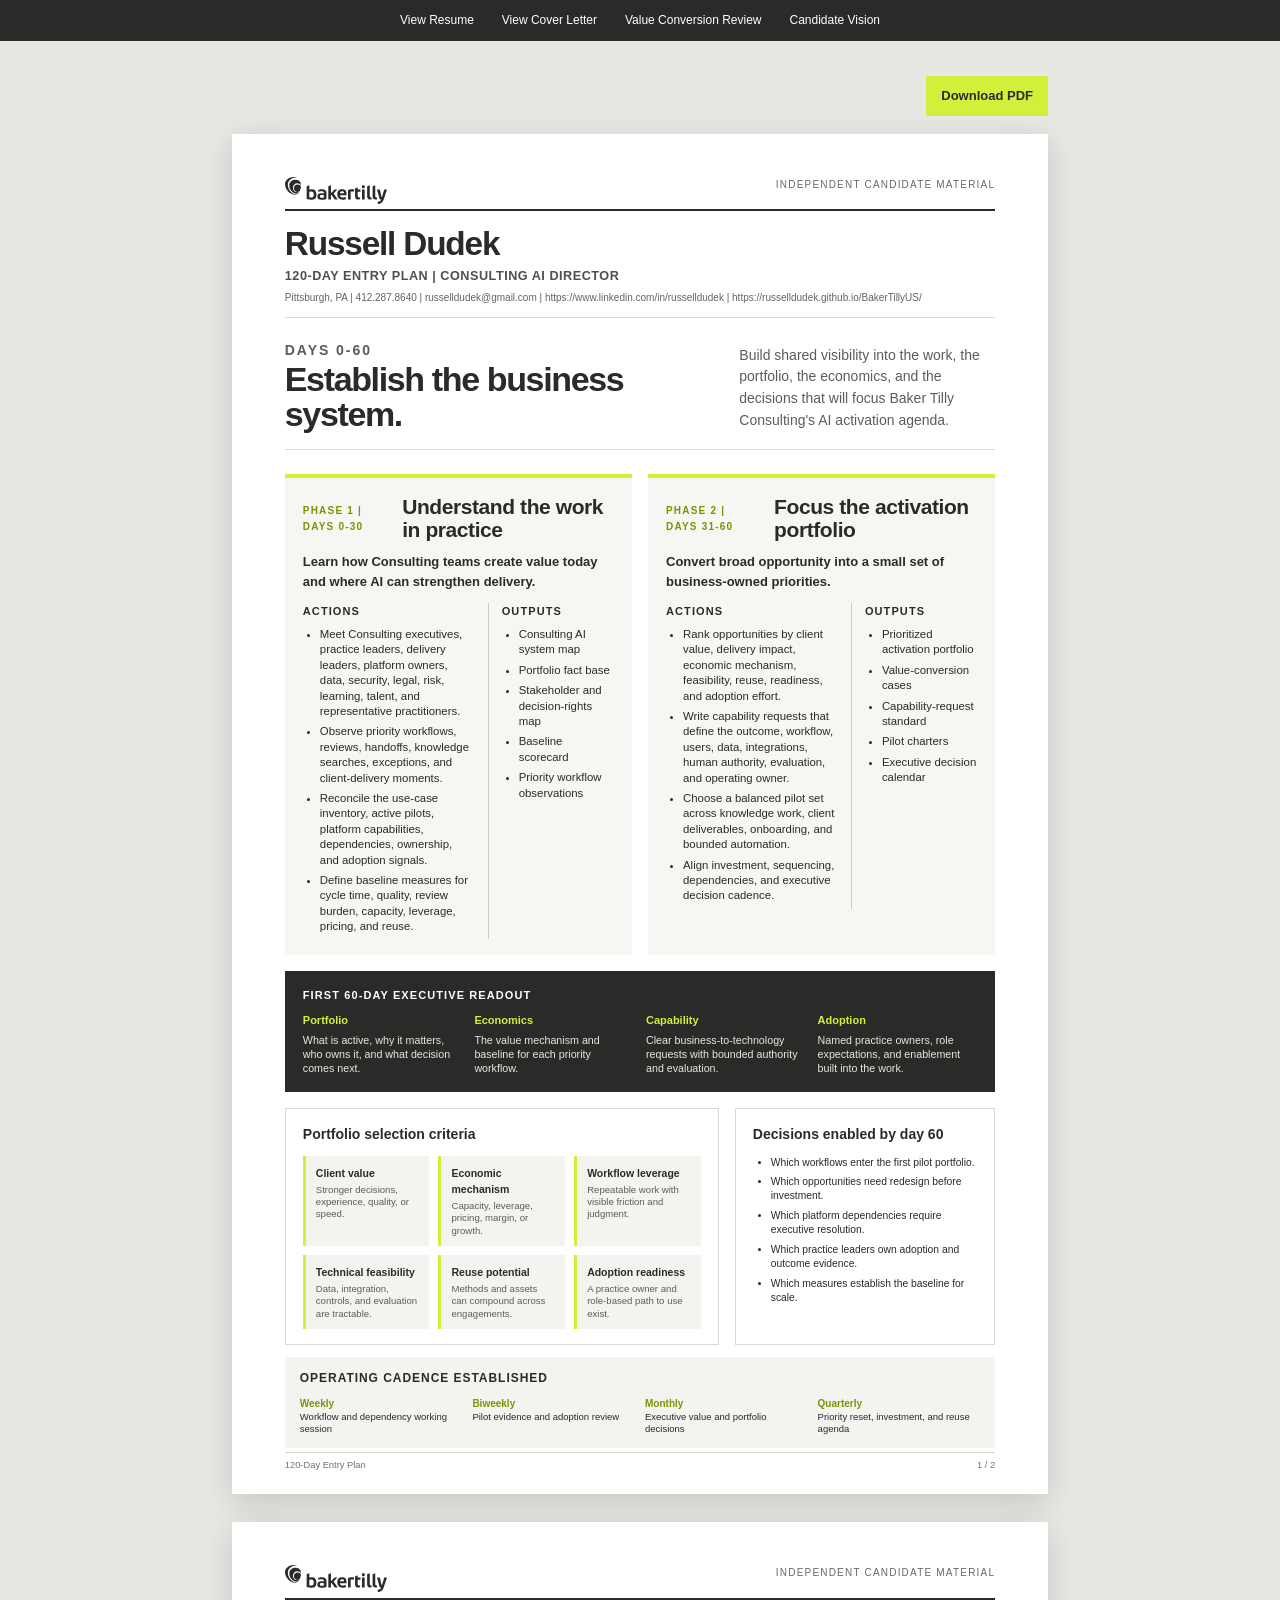
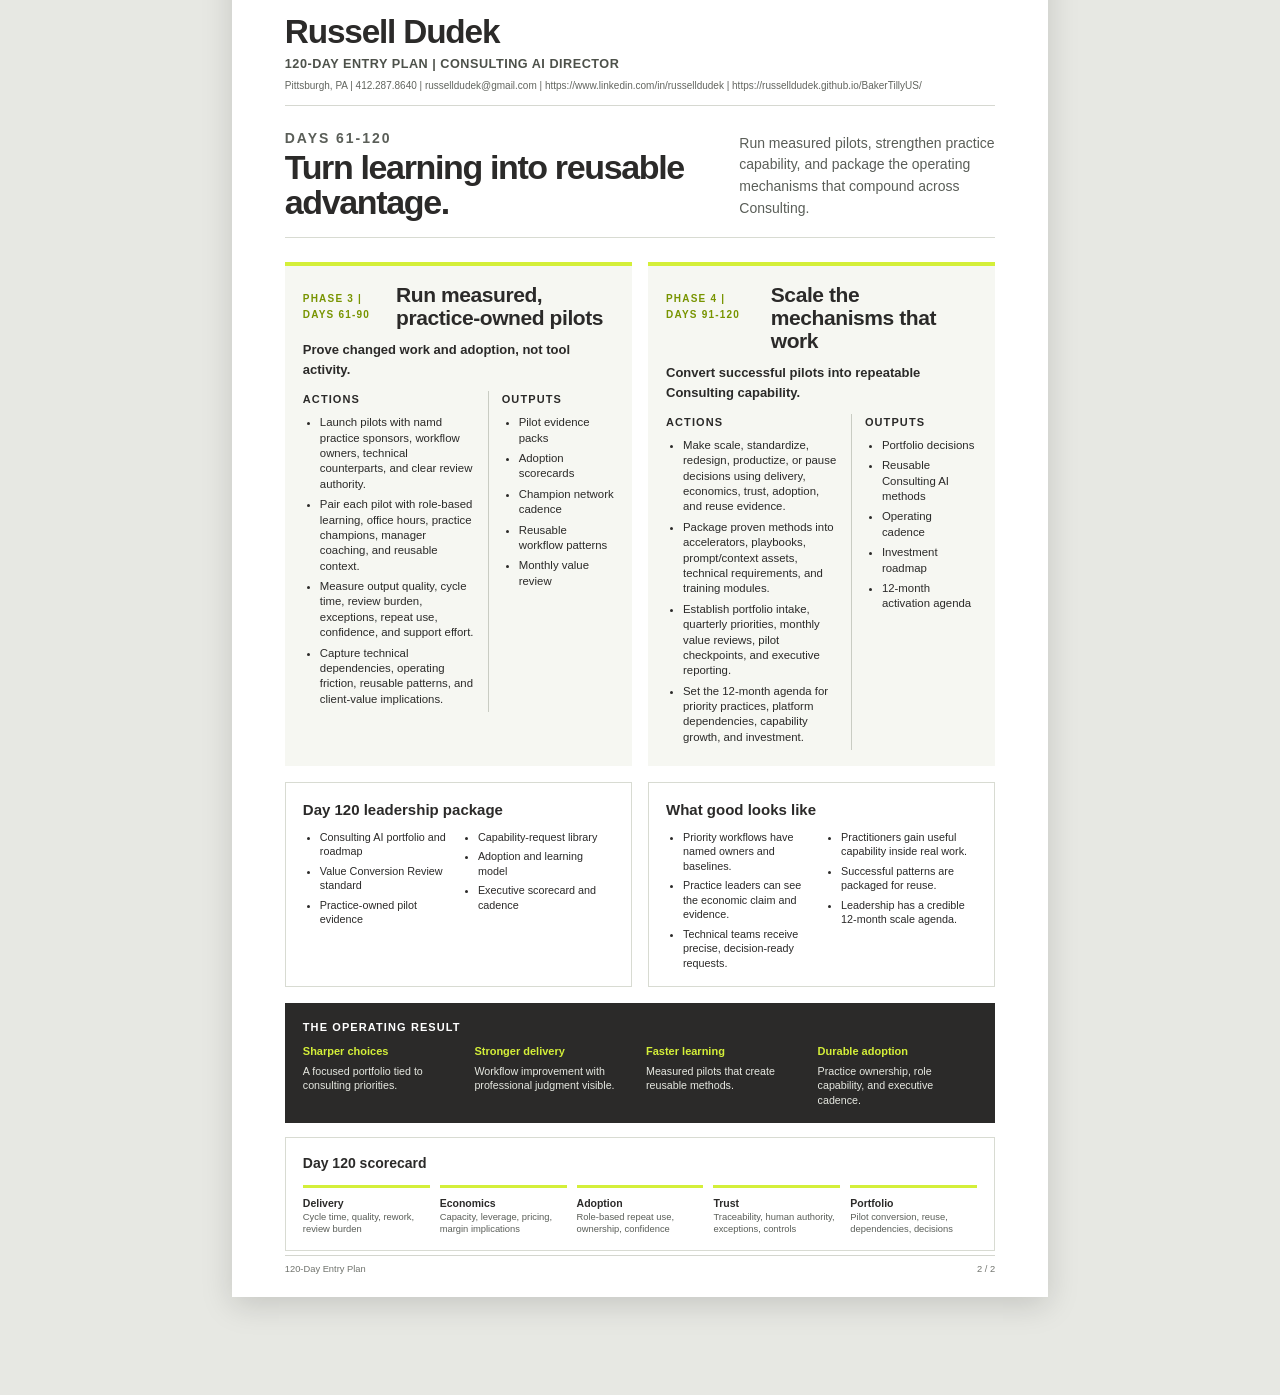
==== commit 7b6db397: "Fill the 120-day plan with decision-ready content" ====
--- a/120-day-plan.html
+++ b/120-day-plan.html
@@ -1,30 +1,17 @@
 <!doctype html>
-<html lang="en">
-<head>
-<meta charset="utf-8">
-<meta name="viewport" content="width=device-width,initial-scale=1">
-<title>Russell Dudek | 120-Day Entry Plan</title>
-<meta name="description" content="Independent candidate vision by Russell Dudek for Baker Tilly Consulting AI Director.">
-<link rel="stylesheet" href="brand-tokens.css"><link rel="stylesheet" href="styles.css"><link rel="stylesheet" href="document-responsive.css">
-</head>
-<body>
+<html lang="en"><head><meta charset="utf-8"><meta name="viewport" content="width=device-width,initial-scale=1"><title>Russell Dudek | 120-Day Entry Plan</title><meta name="description" content="Independent candidate vision by Russell Dudek for Baker Tilly Consulting AI Director."><link rel="stylesheet" href="brand-tokens.css"><link rel="stylesheet" href="styles.css"><link rel="stylesheet" href="document-responsive.css"><link rel="stylesheet" href="plan-density.css"></head><body>
 <div class="document-nav"><a href="resume.html">View Resume</a><a href="cover-letter.html">View Cover Letter</a><a href="value-conversion-review.html">Value Conversion Review</a><a href="index.html">Candidate Vision</a></div>
 <main class="document-shell plan-doc"><div class="document-toolbar"><a class="download" href="docs/Russell-Dudek-Baker-Tilly-120-Day-Plan.pdf" download>Download PDF</a></div>
 <section class="sheet plan-page"><div class="doc-brand"><img src="assets/brand/baker-tilly-logo.svg" alt="Baker Tilly"><span>Independent candidate material</span></div><header class="resume-header"><h1>Russell Dudek</h1><p>120-DAY ENTRY PLAN | CONSULTING AI DIRECTOR</p><div>Pittsburgh, PA | 412.287.8640 | russelldudek@gmail.com | https://www.linkedin.com/in/russelldudek | https://russelldudek.github.io/BakerTillyUS/</div></header>
 <div class="plan-page-title"><div><p class="plan-kicker">Days 0-60</p><h2>Establish the business system.</h2></div><p>Build shared visibility into the work, the portfolio, the economics, and the decisions that will focus Baker Tilly Consulting's AI activation agenda.</p></div>
 <div class="plan-phase-grid">
 <article class="plan-phase"><header><span>Phase 1 | Days 0-30</span><h3>Understand the work in practice</h3></header><p>Learn how Consulting teams create value today and where AI can strengthen delivery.</p><div class="plan-phase-body"><div><h4>Actions</h4><ul><li>Meet Consulting executives, practice leaders, delivery leaders, platform owners, data, security, legal, risk, learning, talent, and representative practitioners.</li><li>Observe priority workflows, reviews, handoffs, knowledge searches, exceptions, and client-delivery moments.</li><li>Reconcile the use-case inventory, active pilots, platform capabilities, dependencies, ownership, and adoption signals.</li><li>Define baseline measures for cycle time, quality, review burden, capacity, leverage, pricing, and reuse.</li></ul></div><div class="plan-output-list"><h4>Outputs</h4><ul><li>Consulting AI system map</li><li>Portfolio fact base</li><li>Stakeholder and decision-rights map</li><li>Baseline scorecard</li><li>Priority workflow observations</li></ul></div></div></article>
-<article class="plan-phase"><header><span>Phase 2 | Days 31-60</span><h3>Focus the activation portfolio</h3></header><p>Convert broad opportunity into a small set of business-owned priorities.</p><div class="plan-phase-body"><div><h4>Actions</h4><ul><li>Rank opportunities by client value, delivery impact, economic mechanism, feasibility, reuse, readiness, and adoption effort.</li><li>Write capability requests that define the outcome, workflow, users, data, integrations, human authority, evaluation, and operating owner.</li><li>Choose a balanced pilot set across knowledge work, client deliverables, onboarding, and bounded automation.</li><li>Align investment, sequencing, dependencies, and executive decision cadence.</li></ul></div><div class="plan-output-list"><h4>Outputs</h4><ul><li>Prioritized activation portfolio</li><li>Value-conversion cases</li><li>Capability-request standard</li><li>Pilot charters</li><li>Executive decision calendar</li></ul></div></div></article>
-</div>
-<div class="plan-readout"><h3>First 60-day executive readout</h3><div class="plan-readout-grid"><div><strong>Portfolio</strong><span>What is active, why it matters, who owns it, and what decision comes next.</span></div><div><strong>Economics</strong><span>The value mechanism and baseline for each priority workflow.</span></div><div><strong>Capability</strong><span>Clear business-to-technology requests with bounded authority and evaluation.</span></div><div><strong>Adoption</strong><span>Named practice owners, role expectations, and enablement built into the work.</span></div></div></div>
-<footer class="page-footer"><span>120-Day Entry Plan</span><span>1 / 2</span></footer></section>
+<article class="plan-phase"><header><span>Phase 2 | Days 31-60</span><h3>Focus the activation portfolio</h3></header><p>Convert broad opportunity into a small set of business-owned priorities.</p><div class="plan-phase-body"><div><h4>Actions</h4><ul><li>Rank opportunities by client value, delivery impact, economic mechanism, feasibility, reuse, readiness, and adoption effort.</li><li>Write capability requests that define the outcome, workflow, users, data, integrations, human authority, evaluation, and operating owner.</li><li>Choose a balanced pilot set across knowledge work, client deliverables, onboarding, and bounded automation.</li><li>Align investment, sequencing, dependencies, and executive decision cadence.</li></ul></div><div class="plan-output-list"><h4>Outputs</h4><ul><li>Prioritized activation portfolio</li><li>Value-conversion cases</li><li>Capability-request standard</li><li>Pilot charters</li><li>Executive decision calendar</li></ul></div></div></article></div>
+<div class="plan-readout"><h3>First 60-day executive readout</h3><div class="plan-readout-grid"><div><strong>Portfolio</strong><span>What is active, why it matters, who owns it, and what decision comes next.</span></div><div><strong>Economics</strong><span>The value mechanism and baseline for each priority workflow.</span></div><div><strong>Capability</strong><span>Clear business-to-technology requests with bounded authority and evaluation.</span></div><div><strong>Adoption</strong><span>Named practice owners, role expectations, and enablement built into the work.</span></div></div></div><div class="plan-expansion"><article><h3>Portfolio selection criteria</h3><div class="criteria-grid"><div><strong>Client value</strong><span>Stronger decisions, experience, quality, or speed.</span></div><div><strong>Economic mechanism</strong><span>Capacity, leverage, pricing, margin, or growth.</span></div><div><strong>Workflow leverage</strong><span>Repeatable work with visible friction and judgment.</span></div><div><strong>Technical feasibility</strong><span>Data, integration, controls, and evaluation are tractable.</span></div><div><strong>Reuse potential</strong><span>Methods and assets can compound across engagements.</span></div><div><strong>Adoption readiness</strong><span>A practice owner and role-based path to use exist.</span></div></div></article><article><h3>Decisions enabled by day 60</h3><ul class="decision-list"><li>Which workflows enter the first pilot portfolio.</li><li>Which opportunities need redesign before investment.</li><li>Which platform dependencies require executive resolution.</li><li>Which practice leaders own adoption and outcome evidence.</li><li>Which measures establish the baseline for scale.</li></ul></article></div><div class="cadence-strip"><h3>Operating cadence established</h3><div class="cadence-grid"><div><strong>Weekly</strong><span>Workflow and dependency working session</span></div><div><strong>Biweekly</strong><span>Pilot evidence and adoption review</span></div><div><strong>Monthly</strong><span>Executive value and portfolio decisions</span></div><div><strong>Quarterly</strong><span>Priority reset, investment, and reuse agenda</span></div></div></div><footer class="page-footer"><span>120-Day Entry Plan</span><span>1 / 2</span></footer></section>
 <section class="sheet plan-page"><div class="doc-brand"><img src="assets/brand/baker-tilly-logo.svg" alt="Baker Tilly"><span>Independent candidate material</span></div><header class="resume-header"><h1>Russell Dudek</h1><p>120-DAY ENTRY PLAN | CONSULTING AI DIRECTOR</p><div>Pittsburgh, PA | 412.287.8640 | russelldudek@gmail.com | https://www.linkedin.com/in/russelldudek | https://russelldudek.github.io/BakerTillyUS/</div></header>
 <div class="plan-page-title"><div><p class="plan-kicker">Days 61-120</p><h2>Turn learning into reusable advantage.</h2></div><p>Run measured pilots, strengthen practice capability, and package the operating mechanisms that compound across Consulting.</p></div>
 <div class="plan-phase-grid">
-<article class="plan-phase"><header><span>Phase 3 | Days 61-90</span><h3>Run measured, practice-owned pilots</h3></header><p>Prove changed work and adoption, not tool activity.</p><div class="plan-phase-body"><div><h4>Actions</h4><ul><li>Launch pilots with named practice sponsors, workflow owners, technical counterparts, and clear review authority.</li><li>Pair each pilot with role-based learning, office hours, practice champions, manager coaching, and reusable context.</li><li>Measure output quality, cycle time, review burden, exceptions, repeat use, confidence, and support effort.</li><li>Capture technical dependencies, operating friction, reusable patterns, and client-value implications.</li></ul></div><div class="plan-output-list"><h4>Outputs</h4><ul><li>Pilot evidence packs</li><li>Adoption scorecards</li><li>Champion network cadence</li><li>Reusable workflow patterns</li><li>Monthly value review</li></ul></div></div></article>
-<article class="plan-phase"><header><span>Phase 4 | Days 91-120</span><h3>Scale the mechanisms that work</h3></header><p>Convert successful pilots into repeatable Consulting capability.</p><div class="plan-phase-body"><div><h4>Actions</h4><ul><li>Make scale, standardize, redesign, productize, or pause decisions using delivery, economics, trust, adoption, and reuse evidence.</li><li>Package proven methods into accelerators, playbooks, prompt/context assets, technical requirements, and training modules.</li><li>Establish portfolio intake, quarterly priorities, monthly value reviews, pilot checkpoints, and executive reporting.</li><li>Set the 12-month agenda for priority practices, platform dependencies, capability growth, and investment.</li></ul></div><div class="plan-output-list"><h4>Outputs</h4><ul><li>Portfolio decisions</li><li>Reusable Consulting AI methods</li><li>Operating cadence</li><li>Investment roadmap</li><li>12-month activation agenda</li></ul></div></div></article>
-</div>
+<article class="plan-phase"><header><span>Phase 3 | Days 61-90</span><h3>Run measured, practice-owned pilots</h3></header><p>Prove changed work and adoption, not tool activity.</p><div class="plan-phase-body"><div><h4>Actions</h4><ul><li>Launch pilots with namd practice sponsors, workflow owners, technical counterparts, and clear review authority.</li><li>Pair each pilot with role-based learning, office hours, practice champions, manager coaching, and reusable context.</li><li>Measure output quality, cycle time, review burden, exceptions, repeat use, confidence, and support effort.</li><li>Capture technical dependencies, operating friction, reusable patterns, and client-value implications.</li></ul></div><div class="plan-output-list"><h4>Outputs</h4><ul><li>Pilot evidence packs</li><li>Adoption scorecards</li><li>Champion network cadence</li><li>Reusable workflow patterns</li><li>Monthly value review</li></ul></div></div></article>
+<article class="plan-phase"><header><span>Phase 4 | Days 91-120</span><h3>Scale the mechanisms that work</h3></header><p>Convert successful pilots into repeatable Consulting capability.</p><div class="plan-phase-body"><div><h4>Actions</h4><ul><li>Make scale, standardize, redesign, productize, or pause decisions using delivery, economics, trust, adoption, and reuse evidence.</li><li>Package proven methods into accelerators, playbooks, prompt/context assets, technical requirements, and training modules.</li><li>Establish portfolio intake, quarterly priorities, monthly value reviews, pilot checkpoints, and executive reporting.</li><li>Set the 12-month agenda for priority practices, platform dependencies, capability growth, and investment.</li></ul></div><div class="plan-output-list"><h4>Outputs</h4><ul><li>Portfolio decisions</li><li>Reusable Consulting AI methods</li><li>Operating cadence</li><li>Investment roadmap</li><li>12-month activation agenda</li></ul></div></div></article></div>
 <div class="plan-outcomes"><article><h3>Day 120 leadership package</h3><ul><li>Consulting AI portfolio and roadmap</li><li>Value Conversion Review standard</li><li>Practice-owned pilot evidence</li><li>Capability-request library</li><li>Adoption and learning model</li><li>Executive scorecard and cadence</li></ul></article><article><h3>What good looks like</h3><ul><li>Priority workflows have named owners and baselines.</li><li>Practice leaders can see the economic claim and evidence.</li><li>Technical teams receive precise, decision-ready requests.</li><li>Practitioners gain useful capability inside real work.</li><li>Successful patterns are packaged for reuse.</li><li>Leadership has a credible 12-month scale agenda.</li></ul></article></div>
-<div class="plan-deliverables"><h3>The operating result</h3><div class="plan-deliverables-grid"><div><strong>Sharper choices</strong><span>A focused portfolio tied to consulting priorities.</span></div><div><strong>Stronger delivery</strong><span>Workflow improvement with professional judgment visible.</span></div><div><strong>Faster learning</strong><span>Measured pilots that create reusable methods.</span></div><div><strong>Durable adoption</strong><span>Practice ownership, role capability, and executive cadence.</span></div></div></div>
-<footer class="page-footer"><span>120-Day Entry Plan</span><span>2 / 2</span></footer></section>
-</main></body></html>
+<div class="plan-deliverables"><h3>The operating result</h3><div class="plan-deliverables-grid"><div><strong>Sharper choices</strong><span>A focused portfolio tied to consulting priorities.</span></div><div><strong>Stronger delivery</strong><span>Workflow improvement with professional judgment visible.</span></div><div><strong>Faster learning</strong><span>Measured pilots that create reusable methods.</span></div><div><strong>Durable adoption</strong><span>Practice ownership, role capability, and executive cadence.</span></div></div></div><div class="plan-scorecard"><h3>Day 120 scorecard</h3><div class="scorecard-grid"><div><strong>Delivery</strong><span>Cycle time, quality, rework, review burden</span></div><div><strong>Economics</strong><span>Capacity, leverage, pricing, margin implications</span></div><div><strong>Adoption</strong><span>Role-based repeat use, ownership, confidence</span></div><div><strong>Trust</strong><span>Traceability, human authority, exceptions, controls</span></div><div><strong>Portfolio</strong><span>Pilot conversion, reuse, dependencies, decisions</span></div></div></div><footer class="page-footer"><span>120-Day Entry Plan</span><span>2 / 2</span></footer></section></main></body></html>
--- a/plan-density.css
+++ b/plan-density.css
@@ -0,0 +1,3 @@
+.plan-expansion{margin-top:16px;display:grid;grid-template-columns:1.25fr .75fr;gap:16px}.plan-expansion>article,.plan-scorecard{border:1px solid var(--bt-line);padding:15px 17px;break-inside:avoid}.plan-expansion h3,.plan-scorecard h3{margin:0 0 10px;font-size:14px}.criteria-grid{display:grid;grid-template-columns:repeat(3,1fr);gap:9px}.criteria-grid div{background:#f3f4f0;padding:9px 10px;border-left:3px solid var(--bt-lime)}.criteria-grid strong{display:block;font-size:10.5px}.criteria-grid span{display:block;margin-top:3px;font-size:9.6px;line-height:1.28;color:var(--bt-slate)}.decision-list{margin:0;padding-left:18px}.decision-list li{font-size:10.3px;line-height:1.35;margin:0 0 6px}.cadence-strip{margin-top:12px;background:#f3f4f0;padding:12px 15px}.cadence-strip h3{margin:0 0 8px;font-size:12px;text-transform:uppercase;letter-spacing:.08em}.cadence-grid{display:grid;grid-template-columns:repeat(4,1fr);gap:10px}.cadence-grid strong{display:block;color:var(--bt-lime-dark);font-size:10px}.cadence-grid span{display:block;font-size:9.5px;line-height:1.3}.plan-scorecard{margin-top:14px}.scorecard-grid{display:grid;grid-template-columns:repeat(5,1fr);gap:10px}.scorecard-grid div{border-top:3px solid var(--bt-lime);padding-top:7px}.scorecard-grid strong{display:block;font-size:10.5px}.scorecard-grid span{display:block;font-size:9.4px;line-height:1.28;color:var(--bt-slate)}
+@media screen and (max-width:900px){.plan-expansion,.criteria-grid,.cadence-grid,.scorecard-grid{grid-template-columns:1fr!important}.plan-expansion{display:grid!important}.criteria-grid strong,.cadence-grid strong,.scorecard-grid strong{font-size:14px}.criteria-grid span,.cadence-grid span,.scorecard-grid span,.decision-list li{font-size:13px}}
+@media print{.plan-expansion{margin-top:.12in;gap:.12in}.plan-expansion>article,.plan-scorecard{padding:.1in .12in}.plan-expansion h3,.plan-scorecard h3{font-size:10.5pt;margin-bottom:.07in}.criteria-grid{gap:.06in}.criteria-grid div{padding:.06in .07in}.criteria-grid strong{font-size:8.1pt}.criteria-grid span{font-size:7.25pt}.decision-list li{font-size:7.7pt;margin-bottom:.035in}.cadence-strip{margin-top:.08in;padding:.08in .11in}.cadence-strip h3{font-size:8.5pt}.cadence-grid{gap:.07in}.cadence-grid strong{font-size:7.8pt}.cadence-grid span{font-size:7.2pt}.plan-scorecard{margin-top:.1in}.scorecard-grid{gap:.07in}.scorecard-grid strong{font-size:8pt}.scorecard-grid span{font-size:7.15pt}}
